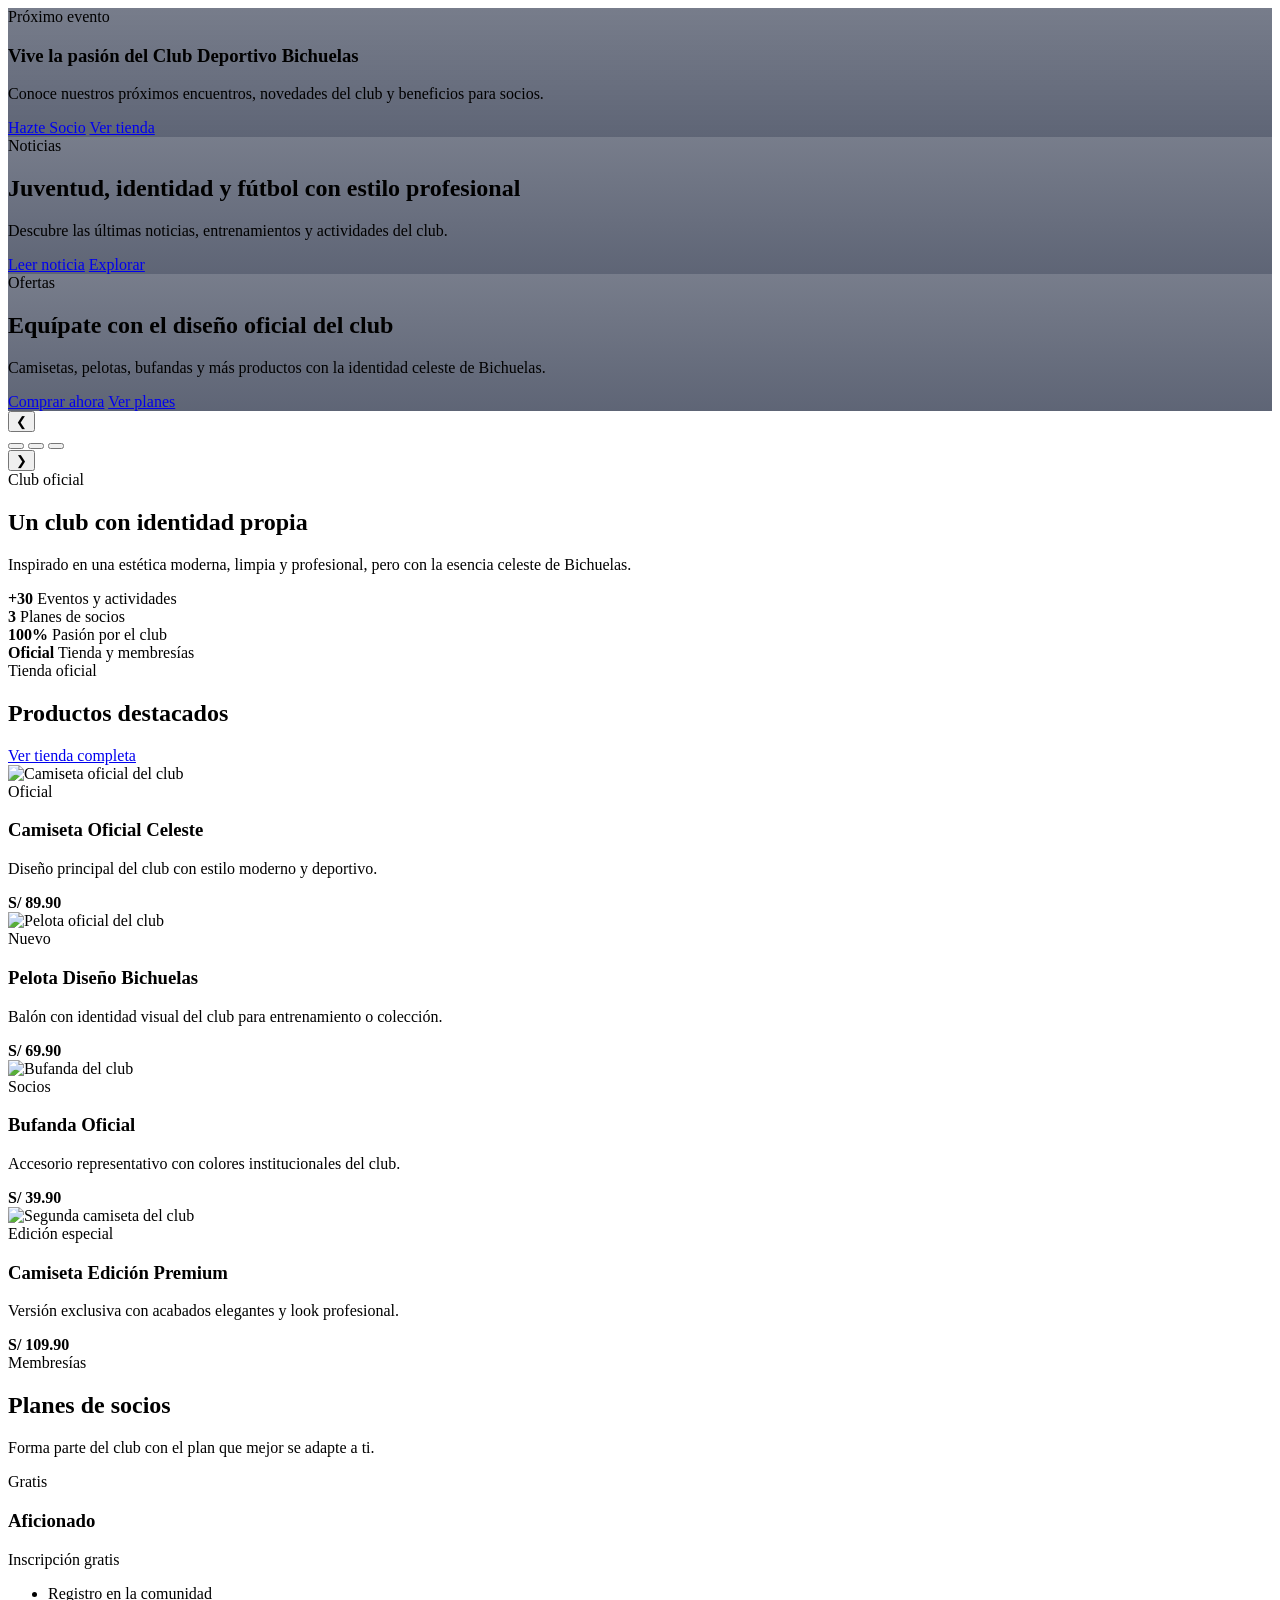
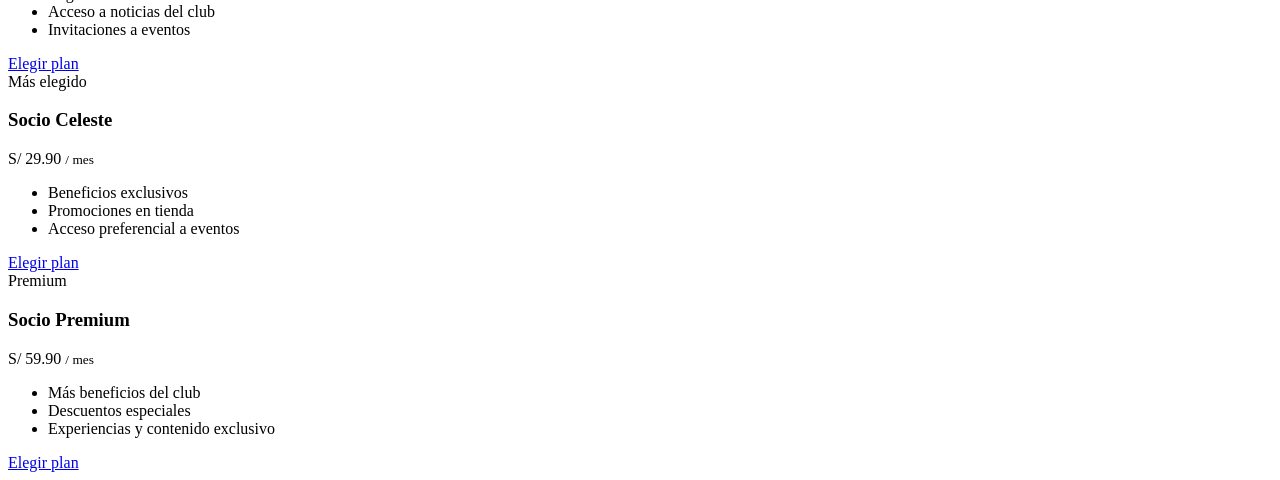
==== index.html @ 3db635e6 "Create index.html" ====
<!DOCTYPE html>
<html lang="es">
<head>
  <meta charset="UTF-8" />
  <meta name="viewport" content="width=device-width, initial-scale=1.0" />
  <title>Club Deportivo Bichuelas</title>
  <meta name="description" content="Sitio oficial del Club Deportivo Bichuelas" />
  <link rel="stylesheet" href="assets/css/styles.css" />
</head>
<body>
  <div id="header"></div>

  <main>
    <section class="hero">
      <div class="hero-slider">
        <article class="hero-slide active" style="background-image: linear-gradient(rgba(8,18,44,.55), rgba(8,18,44,.65)), url('assets/img/hero-1.jpg');">
          <div class="container hero-content">
            <span class="hero-badge">Próximo evento</span>
            <h1>Vive la pasión del Club Deportivo Bichuelas</h1>
            <p>Conoce nuestros próximos encuentros, novedades del club y beneficios para socios.</p>
            <div class="hero-actions">
              <a href="socios.html" class="btn btn-primary">Hazte Socio</a>
              <a href="tienda.html" class="btn btn-outline">Ver tienda</a>
            </div>
          </div>
        </article>

        <article class="hero-slide" style="background-image: linear-gradient(rgba(8,18,44,.55), rgba(8,18,44,.65)), url('assets/img/hero-2.jpg');">
          <div class="container hero-content">
            <span class="hero-badge">Noticias</span>
            <h2>Juventud, identidad y fútbol con estilo profesional</h2>
            <p>Descubre las últimas noticias, entrenamientos y actividades del club.</p>
            <div class="hero-actions">
              <a href="#" class="btn btn-primary">Leer noticia</a>
              <a href="index.html#productos" class="btn btn-outline">Explorar</a>
            </div>
          </div>
        </article>

        <article class="hero-slide" style="background-image: linear-gradient(rgba(8,18,44,.55), rgba(8,18,44,.65)), url('assets/img/hero-3.jpg');">
          <div class="container hero-content">
            <span class="hero-badge">Ofertas</span>
            <h2>Equípate con el diseño oficial del club</h2>
            <p>Camisetas, pelotas, bufandas y más productos con la identidad celeste de Bichuelas.</p>
            <div class="hero-actions">
              <a href="tienda.html" class="btn btn-primary">Comprar ahora</a>
              <a href="socios.html" class="btn btn-outline">Ver planes</a>
            </div>
          </div>
        </article>
      </div>

      <div class="hero-controls container">
        <button class="hero-arrow prev" aria-label="Anterior">&#10094;</button>
        <div class="hero-dots">
          <button class="dot active" data-slide="0" aria-label="Slide 1"></button>
          <button class="dot" data-slide="1" aria-label="Slide 2"></button>
          <button class="dot" data-slide="2" aria-label="Slide 3"></button>
        </div>
        <button class="hero-arrow next" aria-label="Siguiente">&#10095;</button>
      </div>
    </section>

    <section class="section club-highlights">
      <div class="container">
        <div class="section-heading">
          <span class="eyebrow">Club oficial</span>
          <h2>Un club con identidad propia</h2>
          <p>Inspirado en una estética moderna, limpia y profesional, pero con la esencia celeste de Bichuelas.</p>
        </div>

        <div class="stats-grid">
          <div class="stat-card">
            <strong>+30</strong>
            <span>Eventos y actividades</span>
          </div>
          <div class="stat-card">
            <strong>3</strong>
            <span>Planes de socios</span>
          </div>
          <div class="stat-card">
            <strong>100%</strong>
            <span>Pasión por el club</span>
          </div>
          <div class="stat-card">
            <strong>Oficial</strong>
            <span>Tienda y membresías</span>
          </div>
        </div>
      </div>
    </section>

    <section class="section products-preview" id="productos">
      <div class="container">
        <div class="section-heading split">
          <div>
            <span class="eyebrow">Tienda oficial</span>
            <h2>Productos destacados</h2>
          </div>
          <a href="tienda.html" class="btn btn-dark">Ver tienda completa</a>
        </div>

        <div class="product-grid">
          <article class="product-card">
            <div class="product-image">
              <img src="assets/img/producto-camiseta.jpg" alt="Camiseta oficial del club" />
            </div>
            <div class="product-info">
              <span class="product-tag">Oficial</span>
              <h3>Camiseta Oficial Celeste</h3>
              <p>Diseño principal del club con estilo moderno y deportivo.</p>
              <strong>S/ 89.90</strong>
            </div>
          </article>

          <article class="product-card">
            <div class="product-image">
              <img src="assets/img/producto-pelota.jpg" alt="Pelota oficial del club" />
            </div>
            <div class="product-info">
              <span class="product-tag">Nuevo</span>
              <h3>Pelota Diseño Bichuelas</h3>
              <p>Balón con identidad visual del club para entrenamiento o colección.</p>
              <strong>S/ 69.90</strong>
            </div>
          </article>

          <article class="product-card">
            <div class="product-image">
              <img src="assets/img/producto-bufanda.jpg" alt="Bufanda del club" />
            </div>
            <div class="product-info">
              <span class="product-tag">Socios</span>
              <h3>Bufanda Oficial</h3>
              <p>Accesorio representativo con colores institucionales del club.</p>
              <strong>S/ 39.90</strong>
            </div>
          </article>

          <article class="product-card">
            <div class="product-image">
              <img src="assets/img/producto-camiseta2.jpg" alt="Segunda camiseta del club" />
            </div>
            <div class="product-info">
              <span class="product-tag">Edición especial</span>
              <h3>Camiseta Edición Premium</h3>
              <p>Versión exclusiva con acabados elegantes y look profesional.</p>
              <strong>S/ 109.90</strong>
            </div>
          </article>
        </div>
      </div>
    </section>

    <section class="section membership-preview">
      <div class="container">
        <div class="section-heading">
          <span class="eyebrow">Membresías</span>
          <h2>Planes de socios</h2>
          <p>Forma parte del club con el plan que mejor se adapte a ti.</p>
        </div>

        <div class="plans-grid">
          <article class="plan-card">
            <span class="plan-label">Gratis</span>
            <h3>Aficionado</h3>
            <div class="price">Inscripción gratis</div>
            <ul>
              <li>Registro en la comunidad</li>
              <li>Acceso a noticias del club</li>
              <li>Invitaciones a eventos</li>
            </ul>
            <a href="socios.html" class="btn btn-outline-dark">Elegir plan</a>
          </article>

          <article class="plan-card featured">
            <span class="plan-label">Más elegido</span>
            <h3>Socio Celeste</h3>
            <div class="price">S/ 29.90 <small>/ mes</small></div>
            <ul>
              <li>Beneficios exclusivos</li>
              <li>Promociones en tienda</li>
              <li>Acceso preferencial a eventos</li>
            </ul>
            <a href="socios.html" class="btn btn-primary">Elegir plan</a>
          </article>

          <article class="plan-card">
            <span class="plan-label">Premium</span>
            <h3>Socio Premium</h3>
            <div class="price">S/ 59.90 <small>/ mes</small></div>
            <ul>
              <li>Más beneficios del club</li>
              <li>Descuentos especiales</li>
              <li>Experiencias y contenido exclusivo</li>
            </ul>
            <a href="socios.html" class="btn btn-outline-dark">Elegir plan</a>
          </article>
        </div>
      </div>
    </section>
  </main>

  <div id="footer"></div>

  <script src="assets/js/main.js"></script>
</body>
</html>
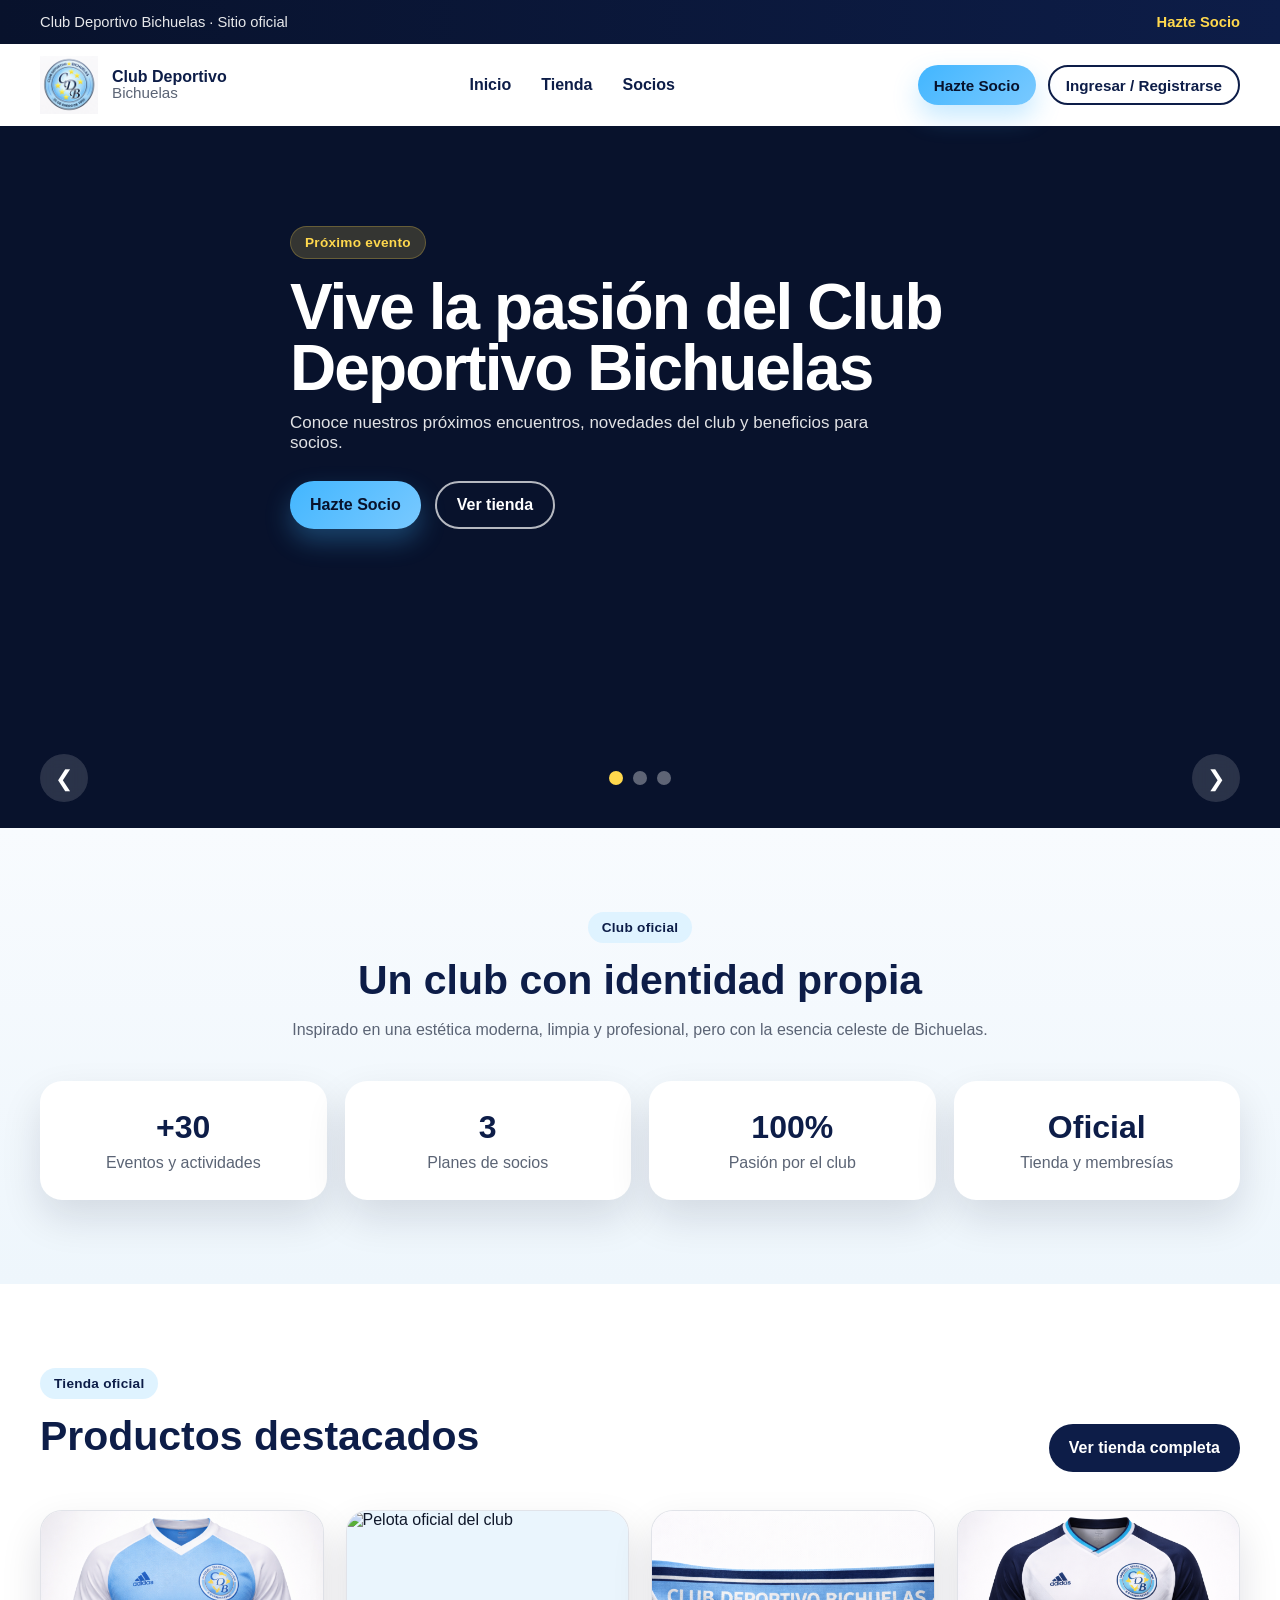
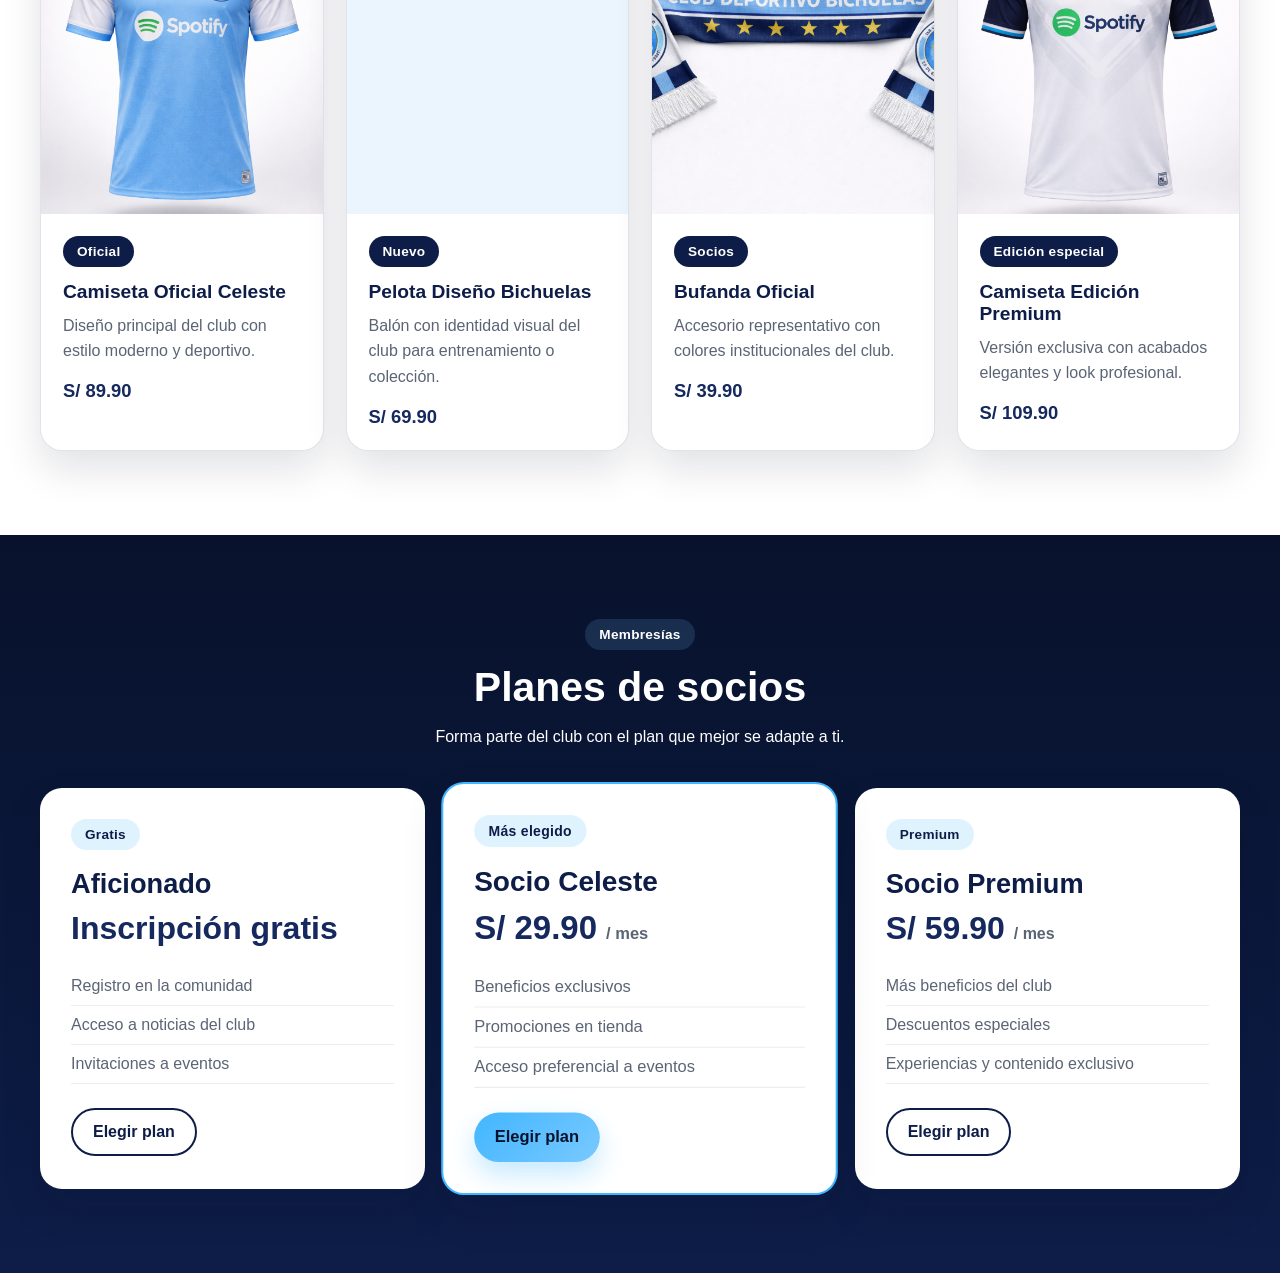
==== commit d153966d: "Update index.html" ====
--- a/index.html
+++ b/index.html
@@ -13,7 +13,7 @@
   <main>
     <section class="hero">
       <div class="hero-slider">
-        <article class="hero-slide active" style="background-image: linear-gradient(rgba(8,18,44,.55), rgba(8,18,44,.65)), url('assets/img/hero-1.jpg');">
+        <article class="hero-slide active" style="background-image: linear-gradient(rgba(8,18,44,.55), rgba(8,18,44,.65)), url('assets/img/hero-1.png');">
           <div class="container hero-content">
             <span class="hero-badge">Próximo evento</span>
             <h1>Vive la pasión del Club Deportivo Bichuelas</h1>
@@ -25,7 +25,7 @@
           </div>
         </article>
 
-        <article class="hero-slide" style="background-image: linear-gradient(rgba(8,18,44,.55), rgba(8,18,44,.65)), url('assets/img/hero-2.jpg');">
+        <article class="hero-slide" style="background-image: linear-gradient(rgba(8,18,44,.55), rgba(8,18,44,.65)), url('assets/img/hero-2.png');">
           <div class="container hero-content">
             <span class="hero-badge">Noticias</span>
             <h2>Juventud, identidad y fútbol con estilo profesional</h2>
@@ -37,7 +37,7 @@
           </div>
         </article>
 
-        <article class="hero-slide" style="background-image: linear-gradient(rgba(8,18,44,.55), rgba(8,18,44,.65)), url('assets/img/hero-3.jpg');">
+        <article class="hero-slide" style="background-image: linear-gradient(rgba(8,18,44,.55), rgba(8,18,44,.65)), url('assets/img/hero-3.png');">
           <div class="container hero-content">
             <span class="hero-badge">Ofertas</span>
             <h2>Equípate con el diseño oficial del club</h2>
@@ -103,7 +103,7 @@
         <div class="product-grid">
           <article class="product-card">
             <div class="product-image">
-              <img src="assets/img/producto-camiseta.jpg" alt="Camiseta oficial del club" />
+              <img src="assets/img/producto-camiseta.png" alt="Camiseta oficial del club" />
             </div>
             <div class="product-info">
               <span class="product-tag">Oficial</span>
@@ -115,7 +115,7 @@
 
           <article class="product-card">
             <div class="product-image">
-              <img src="assets/img/producto-pelota.jpg" alt="Pelota oficial del club" />
+              <img src="assets/img/producto-pelota.png" alt="Pelota oficial del club" />
             </div>
             <div class="product-info">
               <span class="product-tag">Nuevo</span>
@@ -127,7 +127,7 @@
 
           <article class="product-card">
             <div class="product-image">
-              <img src="assets/img/producto-bufanda.jpg" alt="Bufanda del club" />
+              <img src="assets/img/producto-bufanda.png" alt="Bufanda del club" />
             </div>
             <div class="product-info">
               <span class="product-tag">Socios</span>
@@ -139,7 +139,7 @@
 
           <article class="product-card">
             <div class="product-image">
-              <img src="assets/img/producto-camiseta2.jpg" alt="Segunda camiseta del club" />
+              <img src="assets/img/producto-camiseta2.png" alt="Segunda camiseta del club" />
             </div>
             <div class="product-info">
               <span class="product-tag">Edición especial</span>
--- a/assets/css/styles.css
+++ b/assets/css/styles.css
@@ -0,0 +1,789 @@
+:root {
+  --primary: #79c9ff;
+  --primary-strong: #42b6ff;
+  --primary-soft: #dff3ff;
+  --navy: #0d1d48;
+  --navy-2: #16295f;
+  --navy-3: #08122c;
+  --white: #ffffff;
+  --text: #0f172a;
+  --muted: #5b6475;
+  --border: rgba(13, 29, 72, 0.12);
+  --surface: #f4f8fc;
+  --gold: #ffd84d;
+  --shadow: 0 18px 40px rgba(8, 18, 44, 0.12);
+  --radius: 22px;
+  --radius-sm: 14px;
+  --container: 1200px;
+  --transition: 0.28s ease;
+}
+
+* {
+  box-sizing: border-box;
+}
+
+html {
+  scroll-behavior: smooth;
+}
+
+body {
+  margin: 0;
+  font-family: Arial, Helvetica, sans-serif;
+  color: var(--text);
+  background: var(--white);
+}
+
+img {
+  max-width: 100%;
+  display: block;
+}
+
+a {
+  color: inherit;
+  text-decoration: none;
+}
+
+button {
+  font: inherit;
+  cursor: pointer;
+  border: 0;
+  background: none;
+}
+
+.container {
+  width: min(calc(100% - 32px), var(--container));
+  margin: 0 auto;
+}
+
+/* Header */
+.site-header {
+  position: sticky;
+  top: 0;
+  z-index: 1000;
+  background: var(--white);
+  box-shadow: 0 1px 0 rgba(13, 29, 72, 0.06);
+}
+
+.topbar {
+  background: linear-gradient(90deg, var(--navy-3), var(--navy));
+  color: var(--white);
+  font-size: 0.92rem;
+}
+
+.topbar-inner {
+  min-height: 44px;
+  display: flex;
+  align-items: center;
+  justify-content: space-between;
+  gap: 16px;
+}
+
+.topbar-inner p {
+  margin: 0;
+  opacity: 0.9;
+}
+
+.topbar-link {
+  color: var(--gold);
+  font-weight: 700;
+}
+
+.navbar {
+  background: var(--white);
+}
+
+.nav-inner {
+  min-height: 82px;
+  display: flex;
+  align-items: center;
+  justify-content: space-between;
+  gap: 20px;
+}
+
+.brand {
+  display: flex;
+  align-items: center;
+  gap: 14px;
+  min-width: 0;
+}
+
+.brand img {
+  width: 58px;
+  height: 58px;
+  object-fit: contain;
+}
+
+.brand-text {
+  display: flex;
+  flex-direction: column;
+  color: var(--navy);
+  line-height: 1.1;
+}
+
+.brand-text strong {
+  font-size: 1rem;
+}
+
+.brand-text span {
+  font-size: 0.95rem;
+  color: var(--muted);
+}
+
+.desktop-nav {
+  display: flex;
+  align-items: center;
+  gap: 30px;
+}
+
+.desktop-nav a {
+  position: relative;
+  font-weight: 700;
+  color: var(--navy);
+}
+
+.desktop-nav a::after {
+  content: "";
+  position: absolute;
+  left: 0;
+  bottom: -8px;
+  width: 0;
+  height: 3px;
+  border-radius: 999px;
+  background: var(--primary-strong);
+  transition: var(--transition);
+}
+
+.desktop-nav a:hover::after {
+  width: 100%;
+}
+
+.nav-actions {
+  display: flex;
+  align-items: center;
+  gap: 12px;
+}
+
+.mobile-actions,
+.mobile-menu,
+.mobile-user-dropdown {
+  display: none;
+}
+
+/* Buttons */
+.btn {
+  display: inline-flex;
+  align-items: center;
+  justify-content: center;
+  min-height: 48px;
+  padding: 0 20px;
+  border-radius: 999px;
+  font-weight: 700;
+  transition: var(--transition);
+}
+
+.btn-sm {
+  min-height: 40px;
+  padding: 0 16px;
+  font-size: 0.95rem;
+}
+
+.btn-primary {
+  background: linear-gradient(135deg, var(--primary-strong), var(--primary));
+  color: var(--navy-3);
+  box-shadow: 0 12px 26px rgba(66, 182, 255, 0.3);
+}
+
+.btn-primary:hover {
+  transform: translateY(-2px);
+  filter: brightness(1.02);
+}
+
+.btn-outline {
+  border: 2px solid rgba(255, 255, 255, 0.7);
+  color: var(--white);
+}
+
+.btn-outline:hover {
+  background: rgba(255, 255, 255, 0.1);
+}
+
+.btn-dark,
+.btn-outline-dark {
+  color: var(--navy);
+}
+
+.btn-dark {
+  background: var(--navy);
+  color: var(--white);
+}
+
+.btn-dark:hover {
+  background: var(--navy-2);
+}
+
+.btn-outline-dark {
+  border: 2px solid var(--navy);
+}
+
+.btn-outline-dark:hover {
+  background: var(--navy);
+  color: var(--white);
+}
+
+/* Hero */
+.hero {
+  position: relative;
+  background: var(--navy-3);
+  overflow: hidden;
+}
+
+.hero-slider {
+  position: relative;
+  min-height: 78vh;
+}
+
+.hero-slide {
+  position: absolute;
+  inset: 0;
+  opacity: 0;
+  visibility: hidden;
+  transition: opacity 0.6s ease;
+  background-size: cover;
+  background-position: center;
+  display: flex;
+  align-items: center;
+}
+
+.hero-slide.active {
+  opacity: 1;
+  visibility: visible;
+  position: relative;
+}
+
+.hero-content {
+  padding: 100px 0 130px;
+  color: var(--white);
+  max-width: 700px;
+}
+
+.hero-badge,
+.eyebrow,
+.plan-label,
+.product-tag {
+  display: inline-flex;
+  align-items: center;
+  gap: 8px;
+  border-radius: 999px;
+  padding: 8px 14px;
+  font-size: 0.85rem;
+  font-weight: 800;
+  letter-spacing: 0.02em;
+}
+
+.hero-badge {
+  background: rgba(255, 216, 77, 0.18);
+  color: var(--gold);
+  border: 1px solid rgba(255, 216, 77, 0.25);
+  margin-bottom: 18px;
+}
+
+.hero h1,
+.hero h2,
+.page-hero h1 {
+  margin: 0 0 14px;
+  font-size: clamp(2rem, 5vw, 4.6rem);
+  line-height: 0.95;
+  letter-spacing: -0.03em;
+}
+
+.hero p,
+.page-hero p {
+  margin: 0;
+  font-size: 1.06rem;
+  max-width: 620px;
+  color: rgba(255, 255, 255, 0.88);
+}
+
+.hero-actions {
+  margin-top: 28px;
+  display: flex;
+  flex-wrap: wrap;
+  gap: 14px;
+}
+
+.hero-controls {
+  position: absolute;
+  bottom: 26px;
+  left: 50%;
+  transform: translateX(-50%);
+  z-index: 3;
+  display: flex;
+  align-items: center;
+  justify-content: space-between;
+  gap: 18px;
+}
+
+.hero-dots {
+  display: flex;
+  gap: 10px;
+}
+
+.dot {
+  width: 14px;
+  height: 14px;
+  border-radius: 50%;
+  background: rgba(255, 255, 255, 0.35);
+}
+
+.dot.active {
+  background: var(--gold);
+}
+
+.hero-arrow {
+  width: 48px;
+  height: 48px;
+  border-radius: 50%;
+  background: rgba(255, 255, 255, 0.14);
+  color: var(--white);
+  font-size: 1.4rem;
+  backdrop-filter: blur(8px);
+}
+
+.hero-arrow:hover {
+  background: rgba(255, 255, 255, 0.2);
+}
+
+/* Generic sections */
+.section {
+  padding: 84px 0;
+}
+
+.section-heading {
+  text-align: center;
+  max-width: 760px;
+  margin: 0 auto 38px;
+}
+
+.section-heading.split {
+  max-width: 100%;
+  display: flex;
+  align-items: end;
+  justify-content: space-between;
+  gap: 20px;
+  text-align: left;
+}
+
+.eyebrow {
+  background: var(--primary-soft);
+  color: var(--navy);
+  margin-bottom: 14px;
+}
+
+.section-heading h2 {
+  margin: 0 0 12px;
+  font-size: clamp(1.8rem, 3.2vw, 3rem);
+  color: var(--navy);
+}
+
+.section-heading p {
+  margin: 0;
+  color: var(--muted);
+  line-height: 1.7;
+}
+
+/* Stats */
+.club-highlights {
+  background: linear-gradient(180deg, #f8fbfe 0%, #eef6fc 100%);
+}
+
+.stats-grid {
+  display: grid;
+  grid-template-columns: repeat(4, 1fr);
+  gap: 18px;
+}
+
+.stat-card {
+  padding: 28px;
+  border-radius: var(--radius);
+  background: var(--white);
+  box-shadow: var(--shadow);
+  text-align: center;
+}
+
+.stat-card strong {
+  display: block;
+  font-size: 2rem;
+  color: var(--navy);
+  margin-bottom: 8px;
+}
+
+.stat-card span {
+  color: var(--muted);
+}
+
+/* Products */
+.product-grid {
+  display: grid;
+  grid-template-columns: repeat(4, 1fr);
+  gap: 22px;
+}
+
+.product-card {
+  background: var(--white);
+  border-radius: var(--radius);
+  overflow: hidden;
+  border: 1px solid var(--border);
+  box-shadow: var(--shadow);
+  transition: var(--transition);
+}
+
+.product-card:hover {
+  transform: translateY(-6px);
+}
+
+.product-image {
+  aspect-ratio: 4 / 4.3;
+  overflow: hidden;
+  background: #eaf5fd;
+}
+
+.product-image img {
+  width: 100%;
+  height: 100%;
+  object-fit: cover;
+}
+
+.product-info {
+  padding: 22px;
+}
+
+.product-tag {
+  background: var(--navy);
+  color: var(--white);
+  margin-bottom: 14px;
+}
+
+.product-info h3 {
+  margin: 0 0 10px;
+  font-size: 1.2rem;
+  color: var(--navy);
+}
+
+.product-info p {
+  margin: 0 0 16px;
+  color: var(--muted);
+  line-height: 1.6;
+}
+
+.product-info strong {
+  font-size: 1.15rem;
+  color: var(--navy-2);
+}
+
+/* Plans */
+.membership-preview {
+  background: linear-gradient(180deg, var(--navy-3) 0%, var(--navy) 100%);
+}
+
+.membership-preview .section-heading h2,
+.membership-preview .section-heading p,
+.membership-preview .eyebrow {
+  color: var(--white);
+}
+
+.membership-preview .eyebrow {
+  background: rgba(121, 201, 255, 0.15);
+}
+
+.plans-grid {
+  display: grid;
+  grid-template-columns: repeat(3, 1fr);
+  gap: 22px;
+}
+
+.plan-card {
+  background: var(--white);
+  padding: 30px;
+  border-radius: var(--radius);
+  box-shadow: var(--shadow);
+  border: 1px solid rgba(255, 255, 255, 0.1);
+}
+
+.plan-card.featured {
+  transform: scale(1.03);
+  border: 2px solid var(--primary-strong);
+}
+
+.plan-label {
+  background: var(--primary-soft);
+  color: var(--navy);
+  margin-bottom: 18px;
+}
+
+.plan-card h3 {
+  margin: 0 0 10px;
+  font-size: 1.7rem;
+  color: var(--navy);
+}
+
+.price {
+  font-size: 2rem;
+  font-weight: 800;
+  color: var(--navy-2);
+  margin-bottom: 20px;
+}
+
+.price small {
+  font-size: 1rem;
+  color: var(--muted);
+}
+
+.plan-card ul {
+  list-style: none;
+  padding: 0;
+  margin: 0 0 24px;
+}
+
+.plan-card li {
+  padding: 10px 0;
+  border-bottom: 1px solid rgba(13, 29, 72, 0.08);
+  color: var(--muted);
+}
+
+/* Page hero */
+.page-hero {
+  padding: 90px 0 70px;
+  background: linear-gradient(135deg, var(--navy-3), var(--navy-2));
+  color: var(--white);
+}
+
+.page-hero.small h1 {
+  font-size: clamp(2rem, 4.4vw, 3.4rem);
+}
+
+/* Footer */
+.site-footer {
+  background: #081127;
+  color: rgba(255, 255, 255, 0.9);
+}
+
+.footer-grid {
+  display: grid;
+  grid-template-columns: 1.5fr 1fr 1fr 1fr;
+  gap: 30px;
+  padding: 70px 0 44px;
+}
+
+.footer-brand img {
+  width: 90px;
+  margin-bottom: 16px;
+}
+
+.footer-brand h3,
+.site-footer h4 {
+  margin: 0 0 12px;
+  color: var(--white);
+}
+
+.site-footer p,
+.site-footer li,
+.site-footer a {
+  color: rgba(255, 255, 255, 0.78);
+}
+
+.site-footer ul {
+  list-style: none;
+  margin: 0;
+  padding: 0;
+}
+
+.site-footer li + li {
+  margin-top: 10px;
+}
+
+.footer-bottom {
+  border-top: 1px solid rgba(255, 255, 255, 0.08);
+}
+
+.footer-bottom .container {
+  padding: 18px 0;
+}
+
+.footer-bottom p {
+  margin: 0;
+  font-size: 0.95rem;
+  text-align: center;
+}
+
+/* Mobile controls */
+.icon-btn {
+  width: 44px;
+  height: 44px;
+  border-radius: 50%;
+  border: 1px solid rgba(13, 29, 72, 0.1);
+  display: inline-flex;
+  align-items: center;
+  justify-content: center;
+  background: var(--white);
+}
+
+.menu-toggle {
+  display: flex;
+  flex-direction: column;
+  gap: 4px;
+}
+
+.menu-toggle span {
+  width: 18px;
+  height: 2px;
+  background: var(--navy);
+  border-radius: 999px;
+}
+
+.mobile-menu,
+.mobile-user-dropdown {
+  background: var(--white);
+  border-top: 1px solid rgba(13, 29, 72, 0.08);
+  padding: 12px 16px 18px;
+}
+
+.mobile-menu a,
+.mobile-user-dropdown a {
+  display: block;
+  padding: 12px 10px;
+  border-radius: 12px;
+  font-weight: 700;
+  color: var(--navy);
+}
+
+.mobile-menu a:hover,
+.mobile-user-dropdown a:hover {
+  background: var(--surface);
+}
+
+.mobile-highlight {
+  background: var(--primary-soft);
+}
+
+/* Responsive */
+@media (max-width: 1024px) {
+  .desktop-nav,
+  .desktop-only {
+    display: none;
+  }
+
+  .mobile-actions {
+    display: flex;
+    align-items: center;
+    gap: 10px;
+  }
+
+  .stats-grid,
+  .product-grid {
+    grid-template-columns: repeat(2, 1fr);
+  }
+
+  .plans-grid {
+    grid-template-columns: 1fr;
+  }
+
+  .plan-card.featured {
+    transform: none;
+  }
+
+  .footer-grid {
+    grid-template-columns: repeat(2, 1fr);
+  }
+}
+
+@media (max-width: 768px) {
+  .topbar-inner {
+    flex-direction: column;
+    justify-content: center;
+    padding: 10px 0;
+    text-align: center;
+  }
+
+  .brand-text {
+    display: none;
+  }
+
+  .hero-slider {
+    min-height: 72vh;
+  }
+
+  .hero-content {
+    padding: 80px 0 110px;
+  }
+
+  .hero h1,
+  .hero h2,
+  .page-hero h1 {
+    line-height: 1.02;
+  }
+
+  .hero-actions,
+  .section-heading.split {
+    flex-direction: column;
+    align-items: start;
+  }
+
+  .stats-grid,
+  .product-grid,
+  .footer-grid {
+    grid-template-columns: 1fr;
+  }
+
+  .hero-controls {
+    width: calc(100% - 32px);
+    justify-content: center;
+  }
+
+  .hero-arrow {
+    width: 42px;
+    height: 42px;
+  }
+
+  .section {
+    padding: 66px 0;
+  }
+}
+
+@media (max-width: 560px) {
+  .nav-inner {
+    min-height: 72px;
+  }
+
+  .brand img {
+    width: 52px;
+    height: 52px;
+  }
+
+  .mobile-menu.open,
+  .mobile-user-dropdown.open {
+    display: block;
+  }
+
+  .hero-content {
+    padding-top: 70px;
+  }
+
+  .btn,
+  .btn-sm {
+    width: 100%;
+  }
+
+  .hero-actions .btn {
+    width: auto;
+  }
+
+  .price {
+    font-size: 1.7rem;
+  }
+
+  .product-info,
+  .plan-card,
+  .stat-card {
+    padding: 20px;
+  }
+}
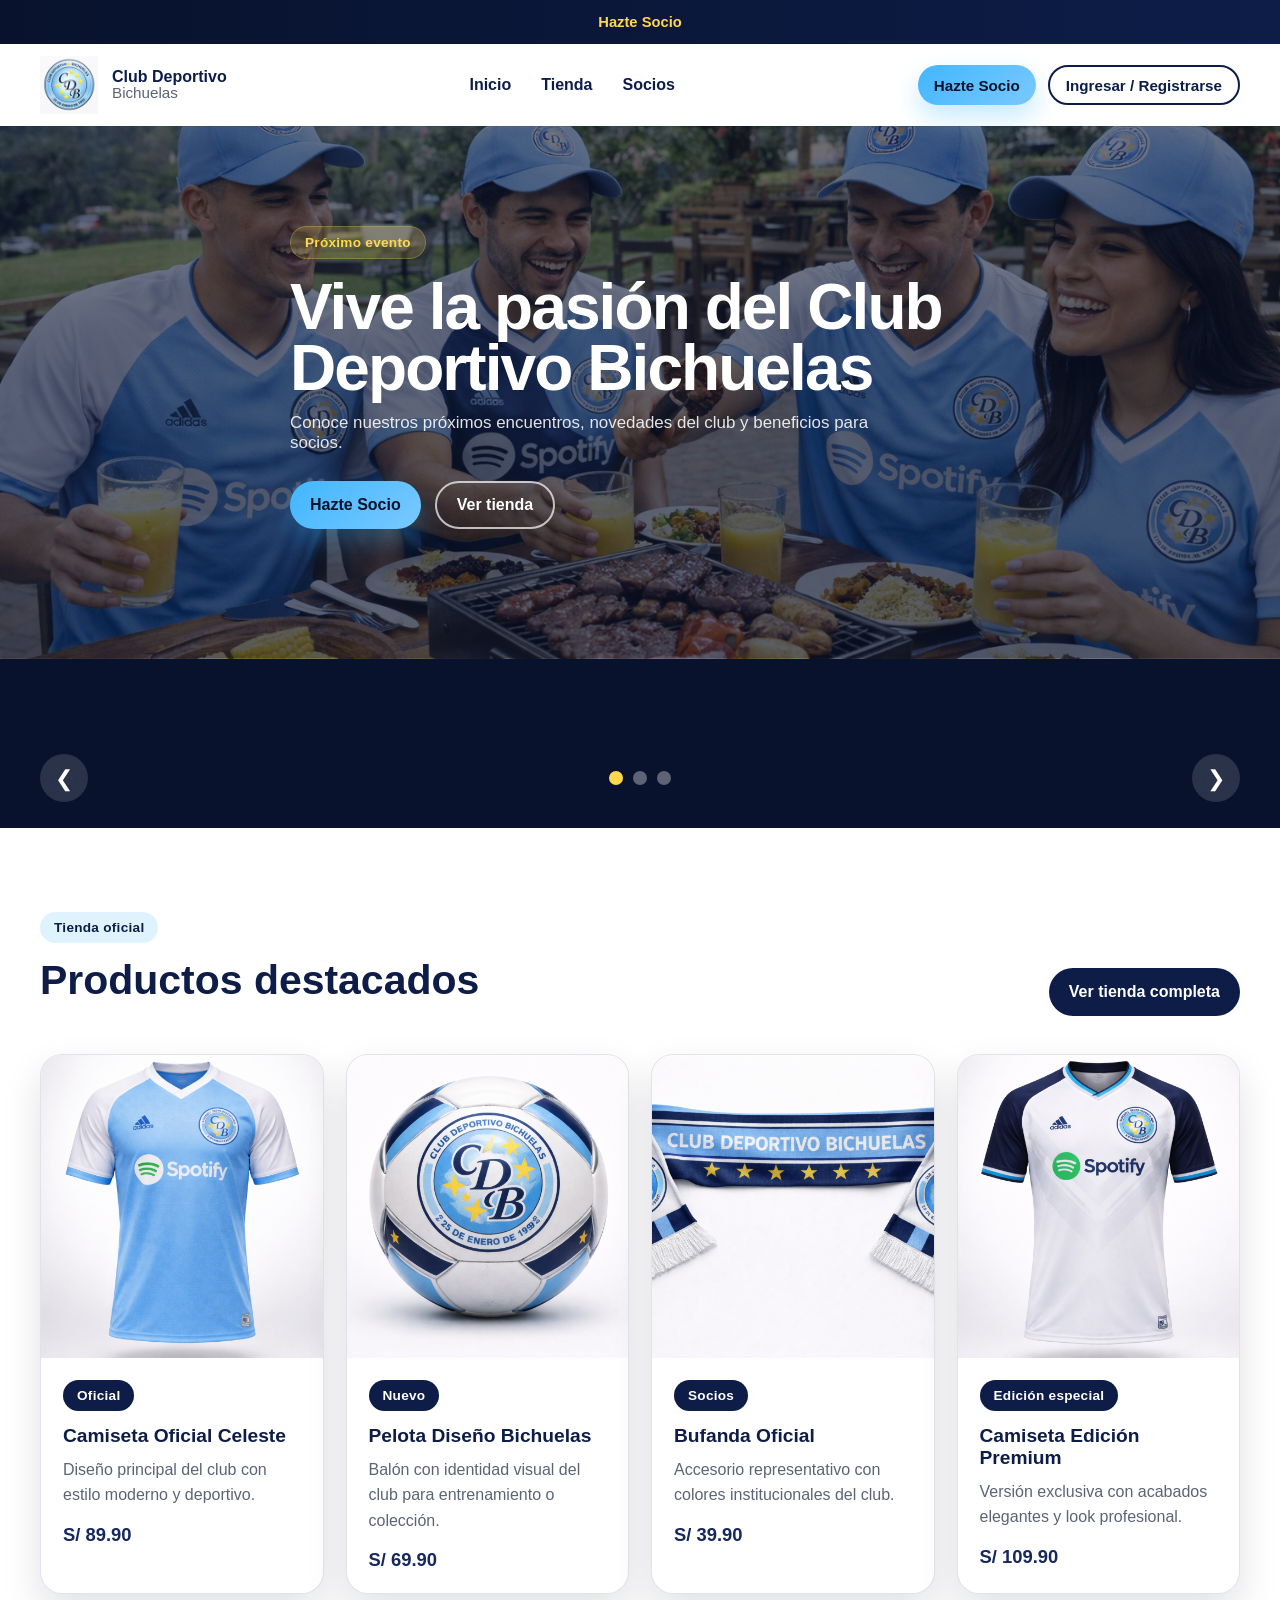
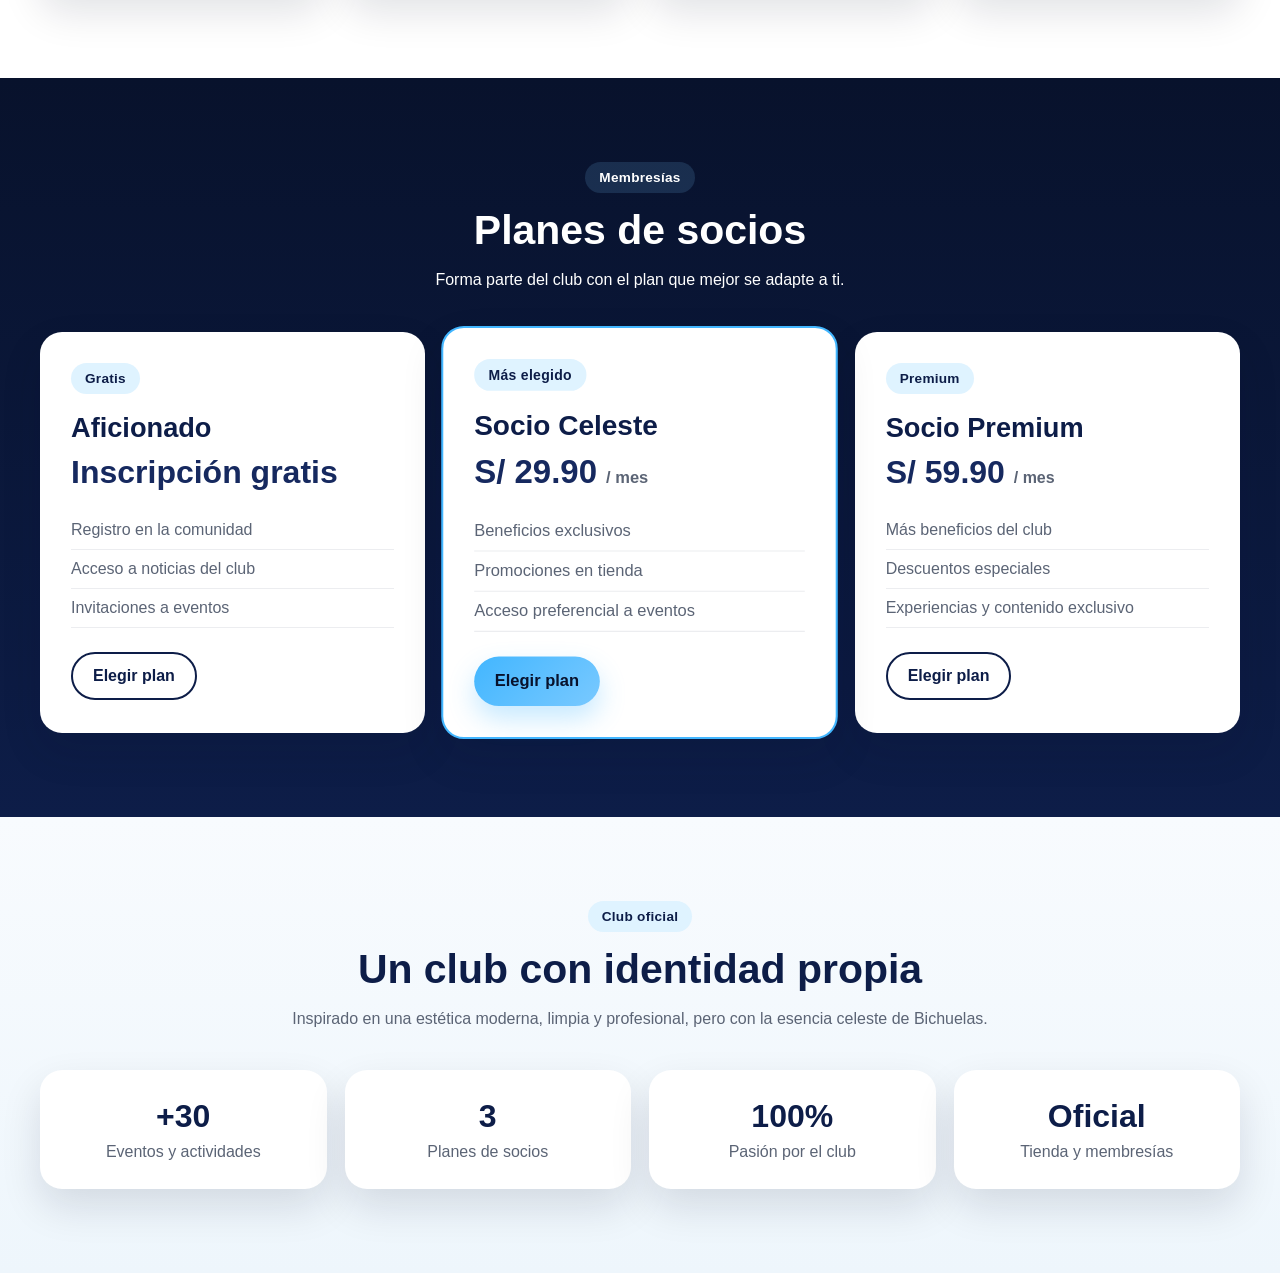
==== commit 7f351215: "Update index.html" ====
--- a/index.html
+++ b/index.html
@@ -61,35 +61,6 @@
       </div>
     </section>
 
-    <section class="section club-highlights">
-      <div class="container">
-        <div class="section-heading">
-          <span class="eyebrow">Club oficial</span>
-          <h2>Un club con identidad propia</h2>
-          <p>Inspirado en una estética moderna, limpia y profesional, pero con la esencia celeste de Bichuelas.</p>
-        </div>
-
-        <div class="stats-grid">
-          <div class="stat-card">
-            <strong>+30</strong>
-            <span>Eventos y actividades</span>
-          </div>
-          <div class="stat-card">
-            <strong>3</strong>
-            <span>Planes de socios</span>
-          </div>
-          <div class="stat-card">
-            <strong>100%</strong>
-            <span>Pasión por el club</span>
-          </div>
-          <div class="stat-card">
-            <strong>Oficial</strong>
-            <span>Tienda y membresías</span>
-          </div>
-        </div>
-      </div>
-    </section>
-
     <section class="section products-preview" id="productos">
       <div class="container">
         <div class="section-heading split">
@@ -199,6 +170,35 @@
         </div>
       </div>
     </section>
+
+    <section class="section club-highlights">
+      <div class="container">
+        <div class="section-heading">
+          <span class="eyebrow">Club oficial</span>
+          <h2>Un club con identidad propia</h2>
+          <p>Inspirado en una estética moderna, limpia y profesional, pero con la esencia celeste de Bichuelas.</p>
+        </div>
+
+        <div class="stats-grid">
+          <div class="stat-card">
+            <strong>+30</strong>
+            <span>Eventos y actividades</span>
+          </div>
+          <div class="stat-card">
+            <strong>3</strong>
+            <span>Planes de socios</span>
+          </div>
+          <div class="stat-card">
+            <strong>100%</strong>
+            <span>Pasión por el club</span>
+          </div>
+          <div class="stat-card">
+            <strong>Oficial</strong>
+            <span>Tienda y membresías</span>
+          </div>
+        </div>
+      </div>
+    </section>
   </main>
 
   <div id="footer"></div>
--- a/assets/css/styles.css
+++ b/assets/css/styles.css
@@ -74,7 +74,7 @@
   min-height: 44px;
   display: flex;
   align-items: center;
-  justify-content: space-between;
+  justify-content: center;
   gap: 16px;
 }
 
@@ -695,17 +695,56 @@
     grid-template-columns: repeat(2, 1fr);
   }
 }
-
 @media (max-width: 768px) {
+  .topbar {
+    min-height: 30px;
+  }
+
   .topbar-inner {
-    flex-direction: column;
+    min-height: 30px;
+    padding: 0;
     justify-content: center;
-    padding: 10px 0;
     text-align: center;
   }
 
+  .topbar-link {
+    font-size: 0.78rem;
+    line-height: 1;
+    color: var(--gold);
+  }
+
+  .navbar {
+    background: var(--white);
+  }
+
+  .nav-inner {
+    min-height: 70px;
+    gap: 12px;
+  }
+
+  .brand {
+    gap: 10px;
+  }
+
+  .brand img {
+    width: 46px;
+    height: 46px;
+  }
+
   .brand-text {
-    display: none;
+    display: flex;
+    line-height: 1.05;
+  }
+
+  .brand-text strong {
+    font-size: 0.92rem;
+    color: var(--navy);
+  }
+
+  .brand-text span {
+    font-size: 0.92rem;
+    color: var(--navy);
+    font-weight: 700;
   }
 
   .hero-slider {
@@ -751,12 +790,17 @@
 
 @media (max-width: 560px) {
   .nav-inner {
-    min-height: 72px;
+    min-height: 68px;
   }
 
   .brand img {
-    width: 52px;
-    height: 52px;
+    width: 42px;
+    height: 42px;
+  }
+
+  .brand-text strong,
+  .brand-text span {
+    font-size: 0.88rem;
   }
 
   .mobile-menu.open,
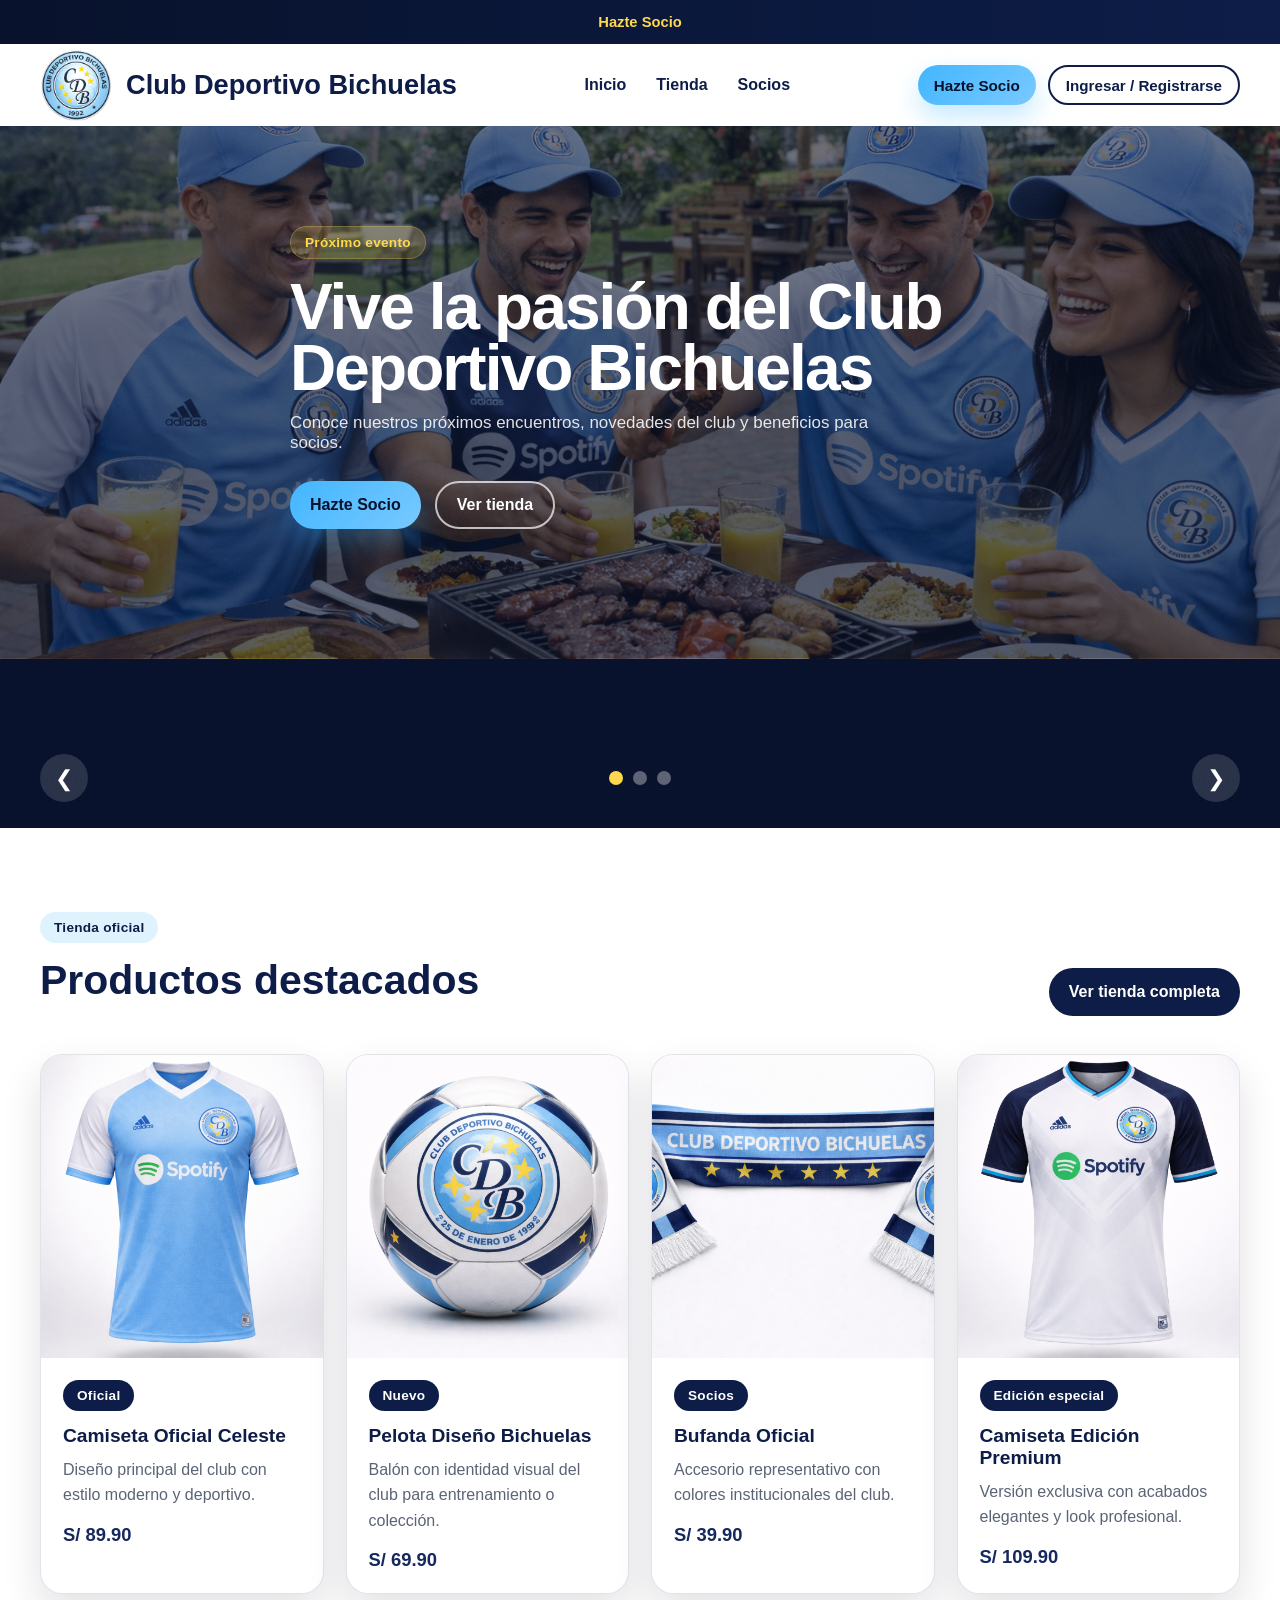
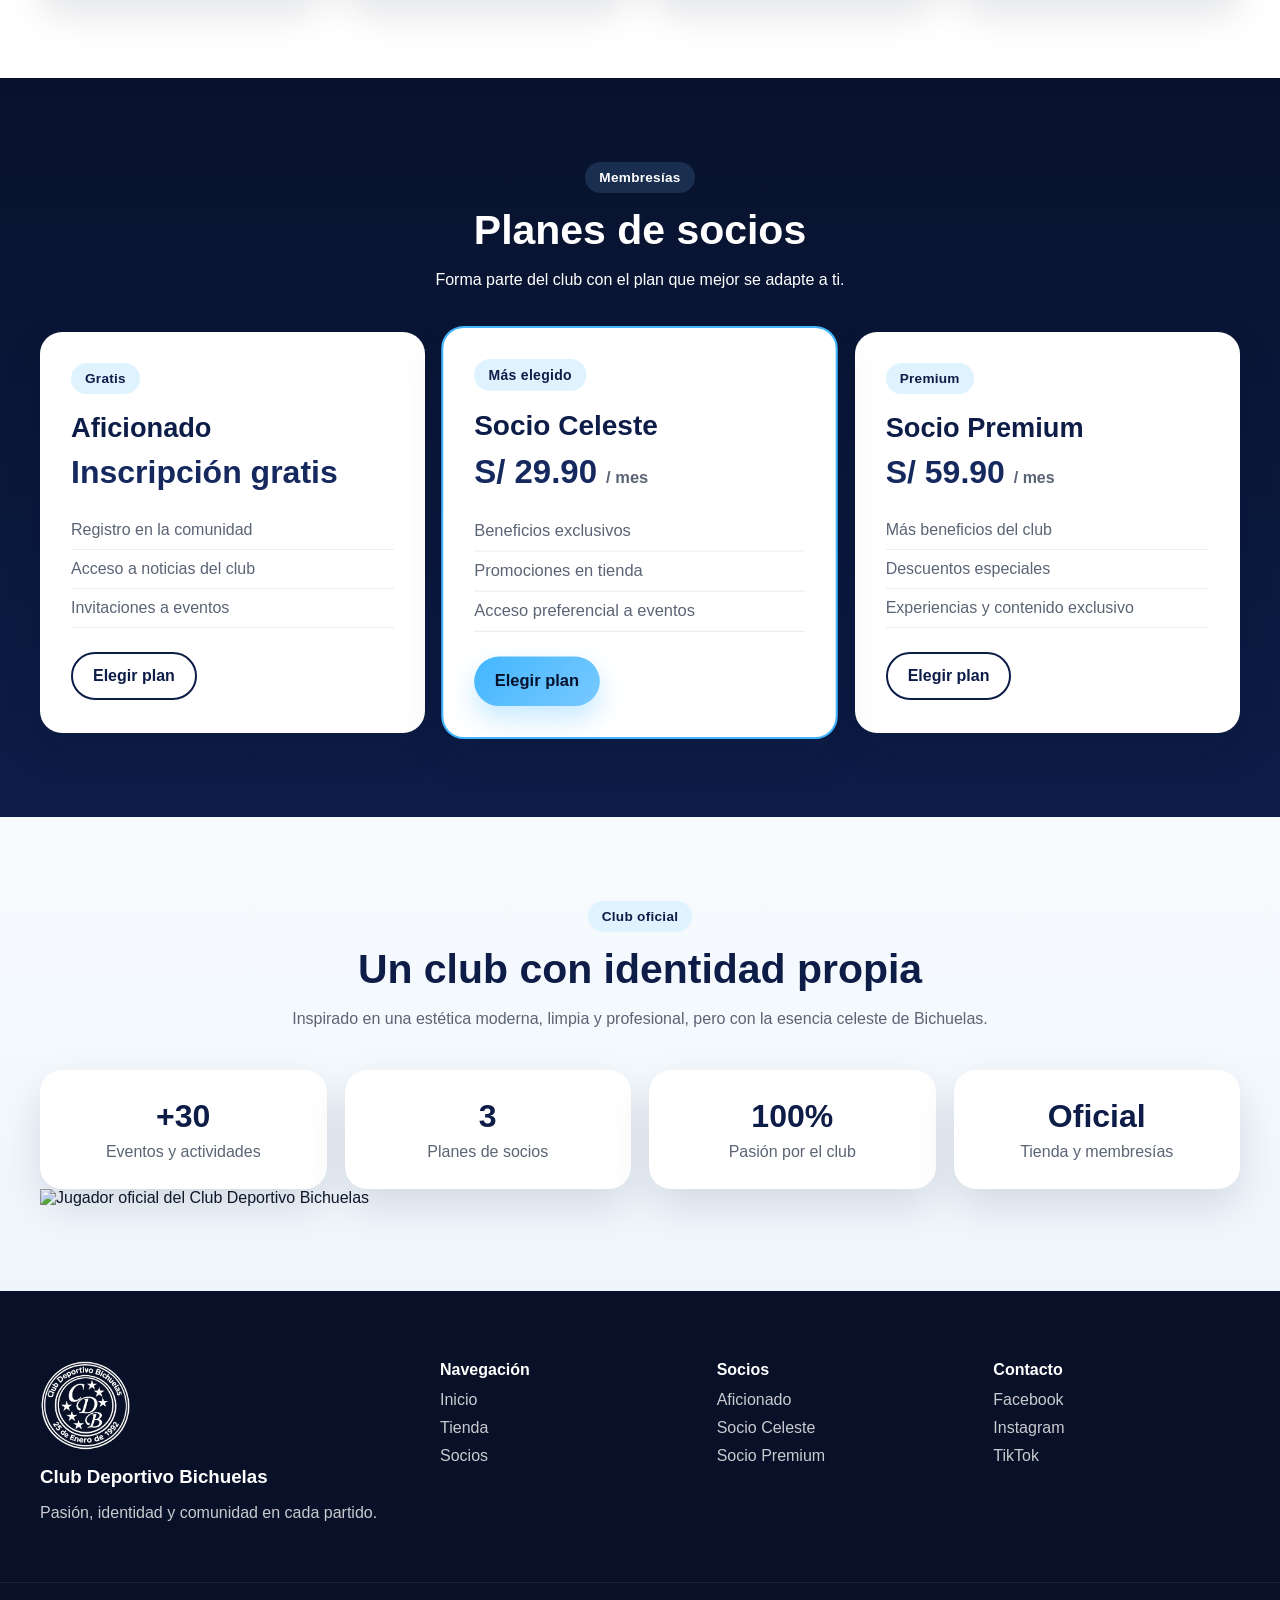
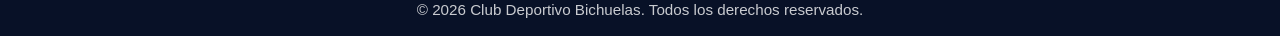
==== commit bc727563: "Update index.html" ====
--- a/index.html
+++ b/index.html
@@ -176,25 +176,34 @@
         <div class="section-heading">
           <span class="eyebrow">Club oficial</span>
           <h2>Un club con identidad propia</h2>
-          <p>Inspirado en una estética moderna, limpia y profesional, pero con la esencia celeste de Bichuelas.</p>
-        </div>
-
-        <div class="stats-grid">
-          <div class="stat-card">
-            <strong>+30</strong>
-            <span>Eventos y actividades</span>
-          </div>
-          <div class="stat-card">
-            <strong>3</strong>
-            <span>Planes de socios</span>
-          </div>
-          <div class="stat-card">
-            <strong>100%</strong>
-            <span>Pasión por el club</span>
-          </div>
-          <div class="stat-card">
-            <strong>Oficial</strong>
-            <span>Tienda y membresías</span>
+          <p>
+            Inspirado en una estética moderna, limpia y profesional, pero con la esencia
+            celeste de Bichuelas.
+          </p>
+        </div>
+    
+        <div class="club-highlights-layout">
+          <div class="stats-grid">
+            <div class="stat-card">
+              <strong>+30</strong>
+              <span>Eventos y actividades</span>
+            </div>
+            <div class="stat-card">
+              <strong>3</strong>
+              <span>Planes de socios</span>
+            </div>
+            <div class="stat-card">
+              <strong>100%</strong>
+              <span>Pasión por el club</span>
+            </div>
+            <div class="stat-card">
+              <strong>Oficial</strong>
+              <span>Tienda y membresías</span>
+            </div>
+          </div>
+    
+          <div class="club-image">
+            <img src="assets/img/jugadorclub.png" alt="Jugador oficial del Club Deportivo Bichuelas" />
           </div>
         </div>
       </div>
--- a/assets/css/styles.css
+++ b/assets/css/styles.css
@@ -78,11 +78,6 @@
   gap: 16px;
 }
 
-.topbar-inner p {
-  margin: 0;
-  opacity: 0.9;
-}
-
 .topbar-link {
   color: var(--gold);
   font-weight: 700;
@@ -108,25 +103,51 @@
 }
 
 .brand img {
-  width: 58px;
-  height: 58px;
+  width: 72px;
+  height: 72px;
   object-fit: contain;
+  flex-shrink: 0;
 }
 
 .brand-text {
-  display: flex;
-  flex-direction: column;
-  color: var(--navy);
-  line-height: 1.1;
-}
-
-.brand-text strong {
-  font-size: 1rem;
-}
-
-.brand-text span {
-  font-size: 0.95rem;
-  color: var(--muted);
+  min-width: 0;
+}
+
+.brand-responsive {
+  display: flex;
+  align-items: center;
+}
+
+.brand-desktop {
+  display: flex;
+  align-items: center;
+}
+
+.brand-desktop strong {
+  font-size: 1.7rem;
+  color: var(--navy);
+  font-weight: 800;
+  white-space: nowrap;
+  line-height: 1;
+}
+
+.brand-mobile {
+  display: none;
+}
+
+.brand-mobile .brand-small {
+  font-size: 0.8rem;
+  color: var(--navy);
+  font-weight: 700;
+  line-height: 1;
+}
+
+.brand-mobile .brand-big {
+  font-size: 1.4rem;
+  color: var(--navy);
+  font-weight: 900;
+  line-height: 1;
+  margin-top: 2px;
 }
 
 .desktop-nav {
@@ -695,22 +716,24 @@
     grid-template-columns: repeat(2, 1fr);
   }
 }
+
 @media (max-width: 768px) {
   .topbar {
-    min-height: 30px;
+    min-height: 28px;
   }
 
   .topbar-inner {
-    min-height: 30px;
+    min-height: 28px;
     padding: 0;
     justify-content: center;
     text-align: center;
   }
 
   .topbar-link {
-    font-size: 0.78rem;
+    font-size: 0.72rem;
     line-height: 1;
     color: var(--gold);
+    font-weight: 800;
   }
 
   .navbar {
@@ -724,27 +747,37 @@
 
   .brand {
     gap: 10px;
+    flex: 1;
+    min-width: 0;
   }
 
   .brand img {
-    width: 46px;
-    height: 46px;
-  }
-
-  .brand-text {
+    width: 58px;
+    height: 58px;
+  }
+
+  .brand-desktop {
+    display: none;
+  }
+
+  .brand-mobile {
     display: flex;
-    line-height: 1.05;
-  }
-
-  .brand-text strong {
-    font-size: 0.92rem;
+    flex-direction: column;
+    align-items: flex-start;
+    line-height: 0.95;
+  }
+
+  .brand-mobile .brand-small {
+    font-size: 0.8rem;
+    font-weight: 700;
     color: var(--navy);
   }
 
-  .brand-text span {
-    font-size: 0.92rem;
+  .brand-mobile .brand-big {
+    font-size: 1.4rem;
+    font-weight: 900;
     color: var(--navy);
-    font-weight: 700;
+    margin-top: 2px;
   }
 
   .hero-slider {
@@ -790,17 +823,20 @@
 
 @media (max-width: 560px) {
   .nav-inner {
-    min-height: 68px;
+    min-height: 66px;
   }
 
   .brand img {
-    width: 42px;
-    height: 42px;
-  }
-
-  .brand-text strong,
-  .brand-text span {
-    font-size: 0.88rem;
+    width: 52px;
+    height: 52px;
+  }
+
+  .brand-mobile .brand-small {
+    font-size: 0.8rem;
+  }
+
+  .brand-mobile .brand-big {
+    font-size: 1.4rem;
   }
 
   .mobile-menu.open,
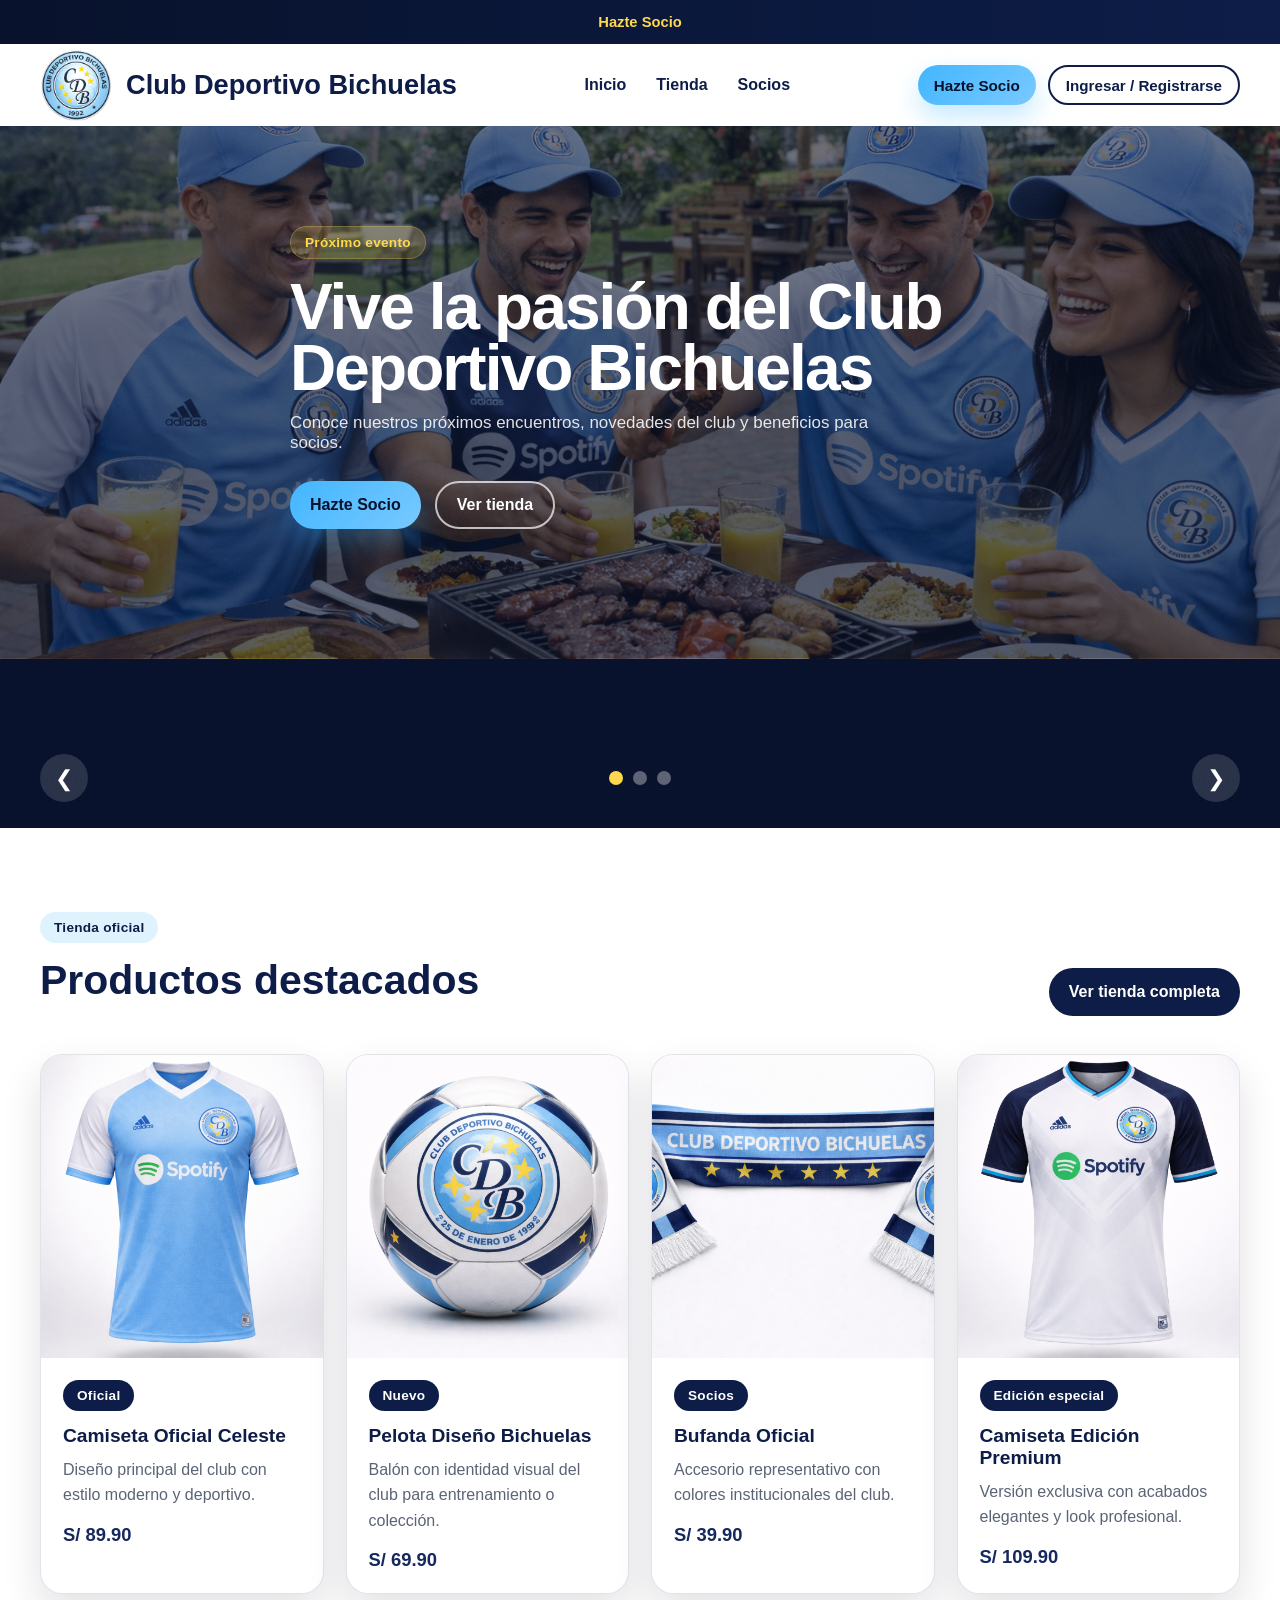
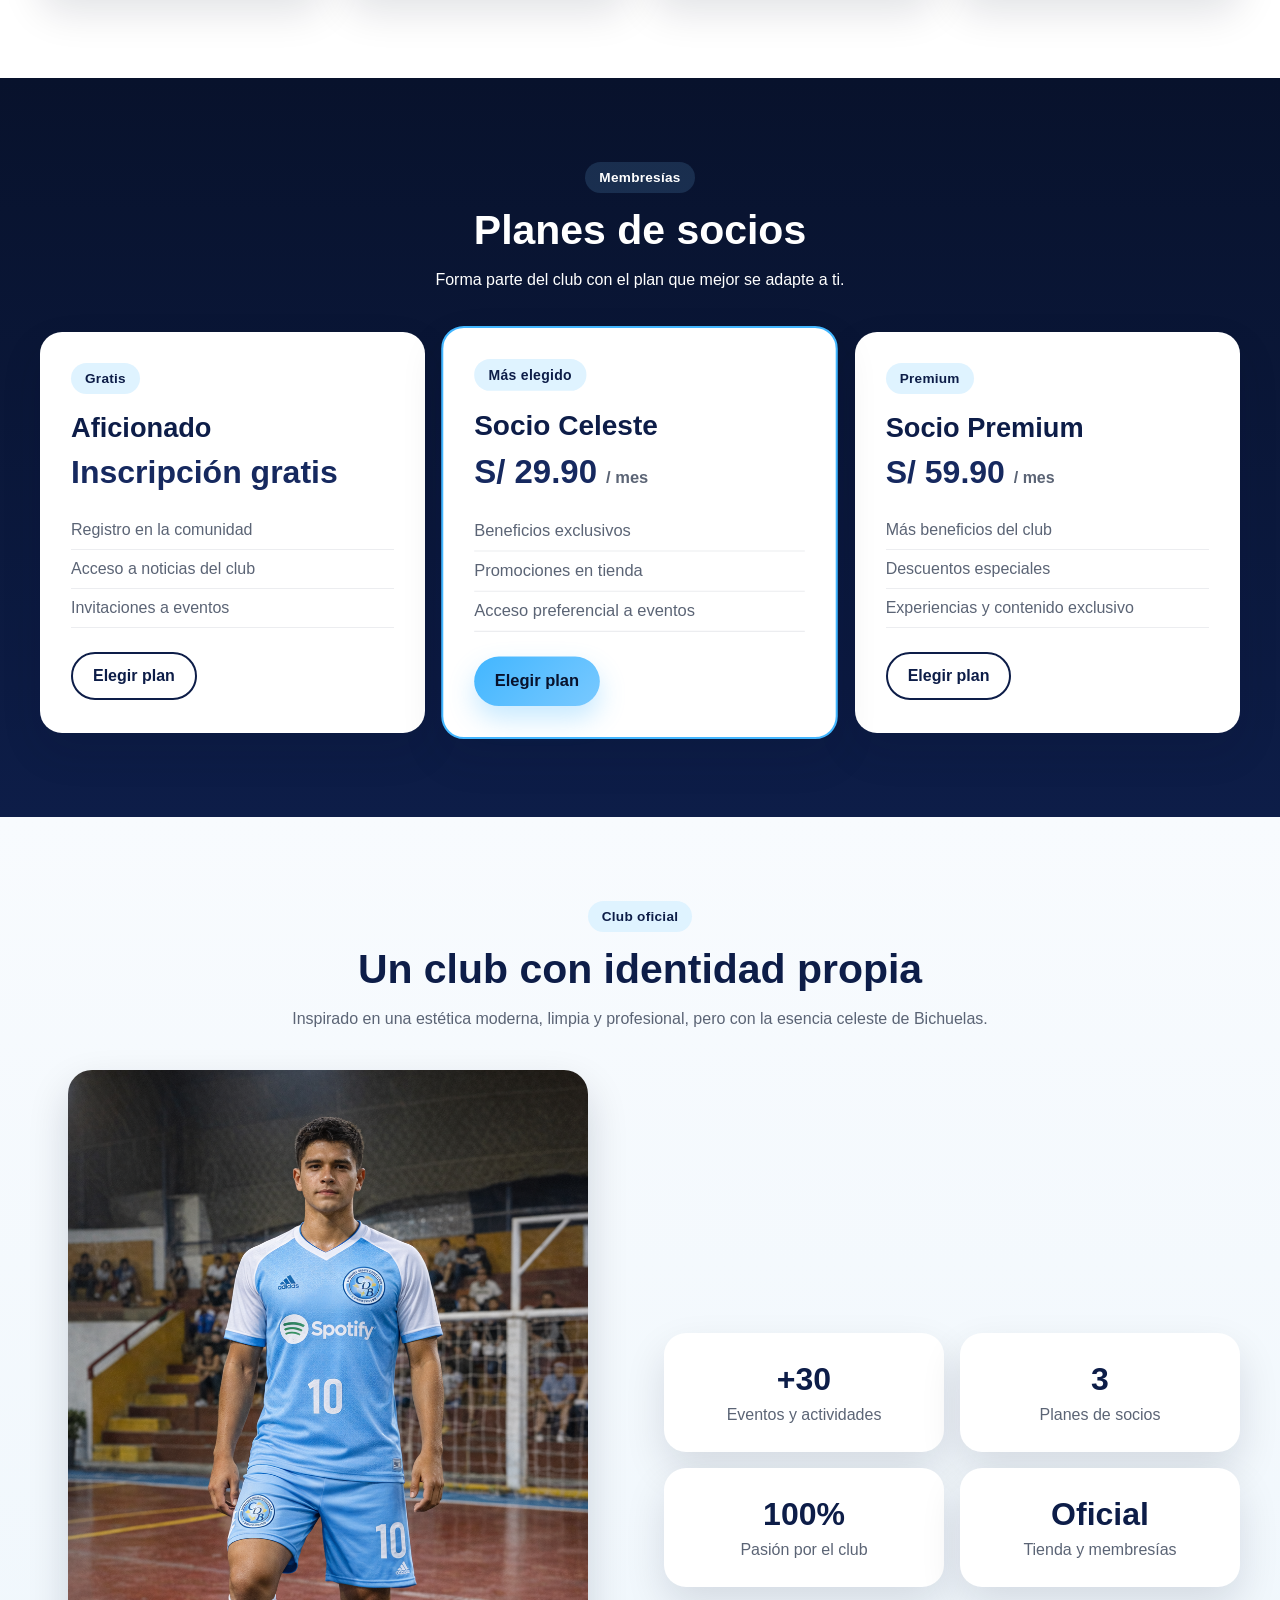
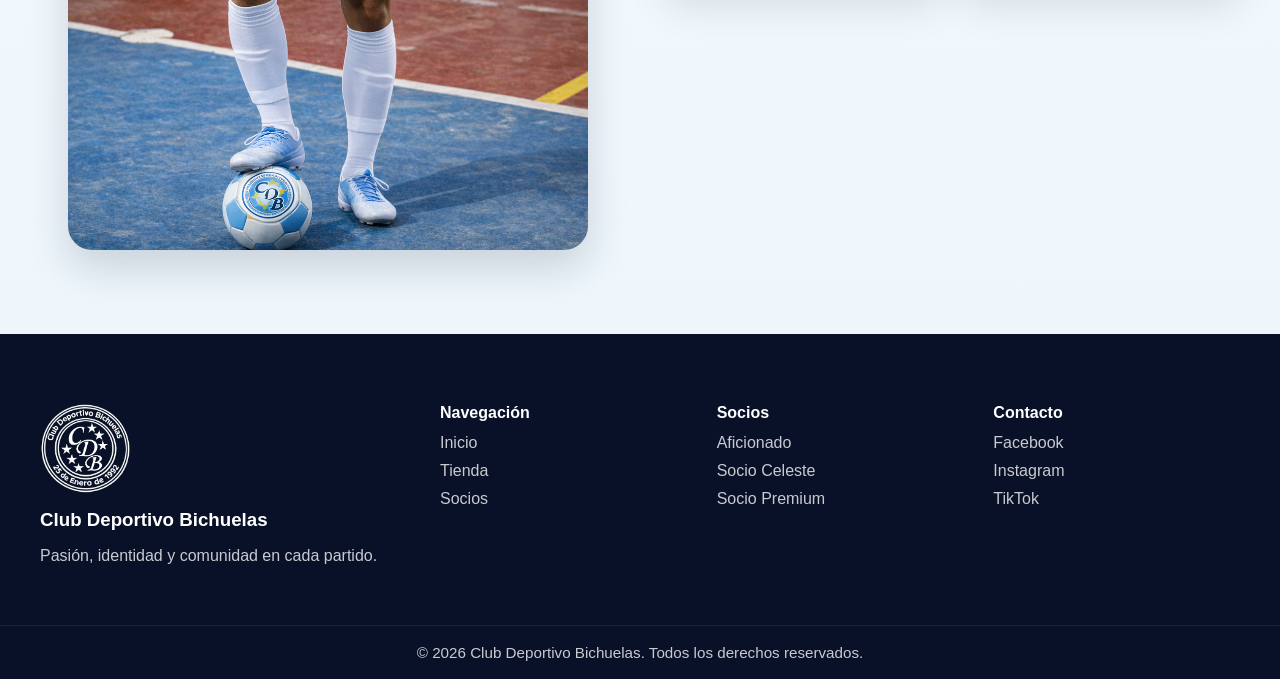
==== commit e8822465: "Update index.html" ====
--- a/index.html
+++ b/index.html
@@ -183,6 +183,10 @@
         </div>
     
         <div class="club-highlights-layout">
+          <div class="club-image">
+            <img src="assets/img/jugadorclub.png" alt="Jugador oficial del Club Deportivo Bichuelas" />
+          </div>
+    
           <div class="stats-grid">
             <div class="stat-card">
               <strong>+30</strong>
@@ -200,10 +204,6 @@
               <strong>Oficial</strong>
               <span>Tienda y membresías</span>
             </div>
-          </div>
-    
-          <div class="club-image">
-            <img src="assets/img/jugadorclub.png" alt="Jugador oficial del Club Deportivo Bichuelas" />
           </div>
         </div>
       </div>
--- a/assets/css/styles.css
+++ b/assets/css/styles.css
@@ -867,3 +867,47 @@
     padding: 20px;
   }
 }
+.club-highlights-layout {
+  display: grid;
+  grid-template-columns: 1fr;
+  gap: 2rem;
+  align-items: center;
+}
+
+.club-highlights .stats-grid {
+  display: grid;
+  grid-template-columns: 1fr 1fr;
+  gap: 1rem;
+}
+
+.club-image {
+  display: flex;
+  justify-content: center;
+  align-items: center;
+}
+
+.club-image img {
+  width: 100%;
+  max-width: 520px;
+  height: auto;
+  display: block;
+  border-radius: 24px;
+  box-shadow: 0 18px 40px rgba(8, 18, 44, 0.16);
+}
+
+@media (min-width: 992px) {
+  .club-highlights-layout {
+    grid-template-columns: 1fr 1fr;
+    gap: 3rem;
+  }
+}
+
+@media (max-width: 767px) {
+  .club-highlights .stats-grid {
+    grid-template-columns: 1fr 1fr;
+  }
+
+  .club-image {
+    order: 2;
+  }
+}
